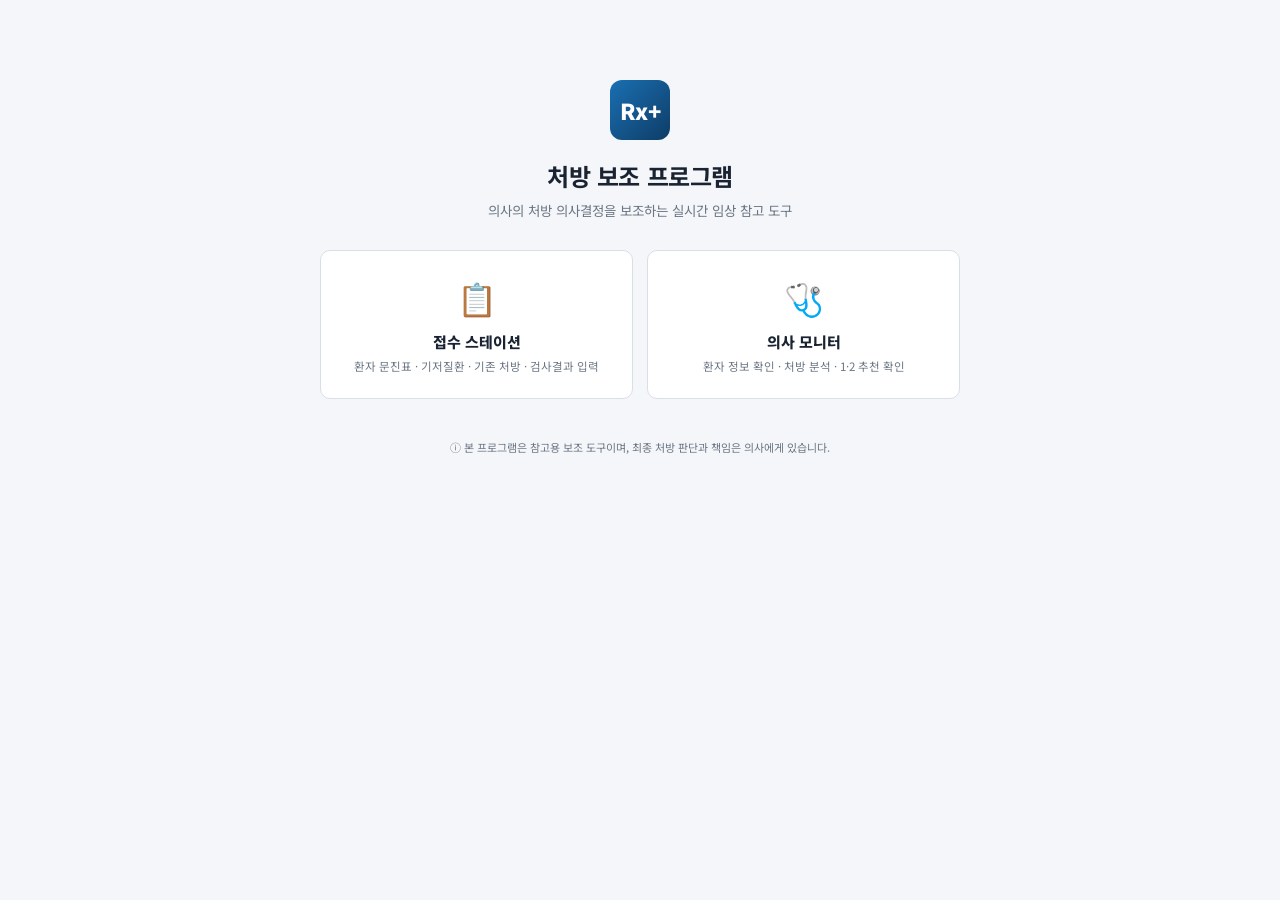
==== static/index.html @ f2d21e2e "feat: 정신과의원 처방 보조 UI · 표준 출력 템플릿 + Risperidone 안전망 * 표준 출력 템플릿 — core/recommendation_set/gdmt_steps/" ====
<!doctype html>
<html lang="ko">
<head>
<meta charset="utf-8" />
<meta name="viewport" content="width=device-width, initial-scale=1" />
<title>처방 보조 프로그램</title>
<link rel="preconnect" href="https://fonts.googleapis.com" />
<link rel="preconnect" href="https://fonts.gstatic.com" crossorigin />
<link rel="stylesheet" href="https://fonts.googleapis.com/css2?family=Noto+Sans+KR:wght@400;500;600;700;800;900&family=JetBrains+Mono:wght@400;600&display=swap" />
<link rel="stylesheet" href="style.css" />
<style>
  .landing {
    max-width: 680px; margin: 80px auto; padding: 0 20px;
    text-align: center;
  }
  .landing .logo-big {
    width: 60px; height: 60px; margin: 0 auto 18px;
    border-radius: 12px;
    background: linear-gradient(135deg, var(--blue-600), var(--blue-900));
    color: #fff; display: flex; align-items: center; justify-content: center;
    font-weight: 900; font-size: 22px;
  }
  .landing h1 { margin: 0 0 6px; font-size: 24px; letter-spacing: -0.02em; }
  .landing .sub { color: var(--text-muted); font-size: 13.5px; margin-bottom: 30px; }
  .landing .choice {
    display: grid; grid-template-columns: 1fr 1fr; gap: 14px;
  }
  .landing a.tile {
    display: block; text-decoration: none; color: inherit;
    padding: 22px 18px;
    background: var(--surface);
    border: 1px solid var(--border); border-radius: 10px;
    transition: all 0.15s;
  }
  .landing a.tile:hover {
    border-color: var(--blue-600);
    box-shadow: 0 4px 18px rgba(26, 111, 179, 0.15);
    transform: translateY(-2px);
  }
  .landing .tile .icon { font-size: 32px; margin-bottom: 10px; }
  .landing .tile .name { font-size: 15px; font-weight: 800; margin-bottom: 4px; }
  .landing .tile .desc { font-size: 11.5px; color: var(--text-muted); line-height: 1.55; }
  .landing .footer { margin-top: 40px; font-size: 11px; color: var(--text-muted); }
  @media (max-width: 520px) {
    .landing .choice { grid-template-columns: 1fr; }
    .landing { margin: 40px auto; }
  }
</style>
</head>
<body>
<div class="landing">
  <div class="logo-big">Rx+</div>
  <h1>처방 보조 프로그램</h1>
  <div class="sub">의사의 처방 의사결정을 보조하는 실시간 임상 참고 도구</div>
  <div class="choice">
    <a class="tile" href="접수.html">
      <div class="icon">📋</div>
      <div class="name">접수 스테이션</div>
      <div class="desc">환자 문진표 · 기저질환 · 기존 처방 · 검사결과 입력</div>
    </a>
    <a class="tile" href="의사.html">
      <div class="icon">🩺</div>
      <div class="name">의사 모니터</div>
      <div class="desc">환자 정보 확인 · 처방 분석 · 1·2 추천 확인</div>
    </a>
  </div>
  <div class="footer">ⓘ 본 프로그램은 참고용 보조 도구이며, 최종 처방 판단과 책임은 의사에게 있습니다.</div>
</div>
</body>
</html>
---- static/style.css ----
:root {
  --bg: #f4f6f9;
  --surface: #ffffff;
  --surface-2: #f8fafc;
  --border: #d9dfe7;
  --border-soft: #e5eaf0;
  --divider: #eef1f5;
  --text: #1a2332;
  --text-dim: #3b4656;
  --text-muted: #6b7684;

  --blue-50: #e8f1fa;
  --blue-200: #b8d3ed;
  --blue-600: #1a6fb3;
  --blue-700: #155a93;
  --blue-900: #0e3d66;

  --red: #c43e3e;
  --red-bg: #fdecec;
  --orange: #d97b2b;
  --orange-bg: #fdf0e1;
  --yellow: #c89712;
  --yellow-bg: #fcf5dc;
  --green: #2a8557;
  --green-bg: #e6f4ec;
}

* { box-sizing: border-box; }
html, body {
  margin: 0; padding: 0;
  font-family: "Noto Sans KR", -apple-system, BlinkMacSystemFont, sans-serif;
  background: var(--bg); color: var(--text);
  font-size: 13px; line-height: 1.5;
  -webkit-font-smoothing: antialiased;
  -webkit-text-size-adjust: 100%;
}
/* iOS 입력 줌 방지 — 16px 이상 */
@media (max-width: 640px) {
  .input, select.input, textarea.input { font-size: 16px !important; }
  body { font-size: 14px; }
  .appbar { padding: 10px 12px; gap: 8px; }
  .appbar h1 { font-size: 14px; }
  .appbar .sub { display: none; }
}
.mono { font-family: "JetBrains Mono", "SF Mono", Menlo, monospace; }

/* ===== App bar ===== */
.appbar {
  display: flex; align-items: center; gap: 12px;
  padding: 10px 16px;
  background: var(--surface);
  border-bottom: 1px solid var(--border);
  position: sticky; top: 0; z-index: 10;
}
.appbar .logo {
  width: 32px; height: 32px; border-radius: 6px;
  background: linear-gradient(135deg, var(--blue-600), var(--blue-900));
  color: #fff; display: flex; align-items: center; justify-content: center;
  font-weight: 900; font-size: 13px;
}
.appbar h1 { margin: 0; font-size: 14px; font-weight: 800; letter-spacing: -0.01em; }
.appbar .sub { font-size: 11px; color: var(--text-muted); }
.appbar .spacer { flex: 1; }
.appbar .link {
  font-size: 12px; color: var(--blue-700); text-decoration: none;
  padding: 6px 10px; border-radius: 5px;
}
.appbar .link:hover { background: var(--blue-50); }

/* ===== Card ===== */
.card {
  background: var(--surface);
  border: 1px solid var(--border);
  border-radius: 8px;
  overflow: hidden;
}
.card-head {
  display: flex; align-items: center; gap: 6px;
  padding: 9px 12px;
  background: var(--surface-2);
  border-bottom: 1px solid var(--border);
  font-size: 12.5px; font-weight: 700; color: var(--text);
  min-width: 0;
}
.card-head > span:first-child { white-space: nowrap; flex-shrink: 0; }
.card-head .sub {
  font-weight: 400; color: var(--text-muted); font-size: 11px;
  min-width: 0; overflow: hidden; text-overflow: ellipsis; white-space: nowrap;
}
.card-body { padding: 12px; }
.col { display: flex; flex-direction: column; }
.grid-3 { display: grid; grid-template-columns: 1fr 1fr 1fr; }
@media (max-width: 600px) { .grid-3 { grid-template-columns: 1fr 1fr; } }

/* ===== Form ===== */
.field {
  display: flex; flex-direction: column; gap: 3px;
  font-size: 11px; color: var(--text-muted); font-weight: 600;
}
.input, select.input, textarea.input {
  width: 100%;
  font: inherit; font-size: 12.5px; color: var(--text);
  background: #fff;
  border: 1px solid var(--border);
  border-radius: 5px;
  padding: 7px 9px;
}
.input:focus, textarea.input:focus, select.input:focus {
  outline: none; border-color: var(--blue-600);
  box-shadow: 0 0 0 2px rgba(26, 111, 179, 0.15);
}
textarea.input { resize: vertical; font-family: inherit; }

/* ===== Buttons ===== */
.btn {
  font: inherit; font-size: 12.5px; font-weight: 600;
  padding: 7px 14px; border-radius: 5px;
  border: 1px solid var(--border);
  background: #fff; color: var(--text);
  cursor: pointer;
}
.btn:hover { background: var(--surface-2); }
.btn.primary {
  background: var(--blue-600); color: #fff; border-color: var(--blue-600);
}
.btn.primary:hover { background: var(--blue-700); }
.btn.ghost { background: transparent; }
.btn.danger {
  background: #fff; color: var(--red); border-color: #f0bebe;
}
.btn.danger:hover { background: var(--red-bg); }

/* ===== Chips ===== */
.chip {
  display: inline-flex; align-items: center; gap: 4px;
  padding: 4px 10px; border-radius: 14px;
  font-size: 11.5px; font-weight: 600;
  background: var(--blue-50); color: var(--blue-700);
  border: 1px solid var(--blue-200);
  cursor: pointer; user-select: none;
}
.chip.off { background: #fff; color: var(--text-muted); border-color: var(--border); font-weight: 500; }
.chip.custom { background: #fef3e8; color: var(--orange); border-color: #f3c898; }

/* ===== Severity badges ===== */
.sev-badge {
  display: inline-block; padding: 2px 7px;
  border-radius: 3px;
  font-size: 10.5px; font-weight: 700;
  color: #fff; text-align: center;
  white-space: nowrap;
}
.sev-badge.big { padding: 3px 8px; font-size: 11px; min-width: 46px; }
.sev-badge.sev-critical { background: var(--red); }
.sev-badge.sev-high { background: var(--orange); }
.sev-badge.sev-warn { background: var(--yellow); }
.sev-badge.sev-ok { background: var(--green); }

/* ===== Disclaimer ===== */
.disclaimer {
  font-size: 10.5px; color: var(--text-muted);
  background: var(--surface-2);
  padding: 7px 10px; border-radius: 5px;
  border: 1px dashed var(--border);
}

.empty {
  padding: 28px 14px; text-align: center;
  color: var(--text-muted); font-size: 12px;
}
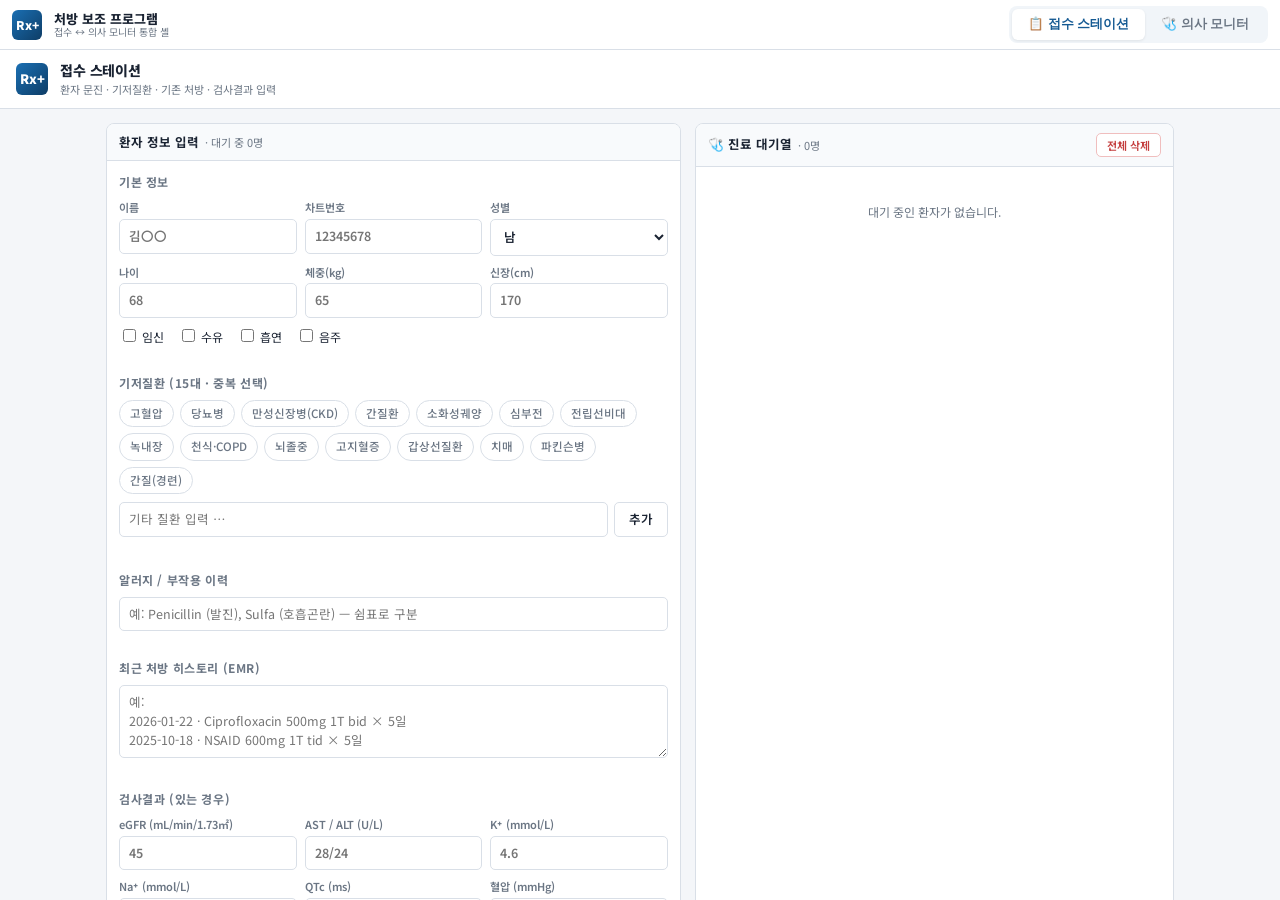
==== commit 35122300: "feat: Railway 배포 준비 + 통합 셸 UI * Procfile — alembic upgrade head 후 uvicorn 자동 시작 * runtime.txt — Pyth" ====
--- a/static/index.html
+++ b/static/index.html
@@ -4,67 +4,117 @@
 <meta charset="utf-8" />
 <meta name="viewport" content="width=device-width, initial-scale=1" />
 <title>처방 보조 프로그램</title>
+<link rel="icon" href="data:image/svg+xml,<svg xmlns='http://www.w3.org/2000/svg' viewBox='0 0 100 100'><text y='.9em' font-size='90'>💊</text></svg>" />
 <link rel="preconnect" href="https://fonts.googleapis.com" />
 <link rel="preconnect" href="https://fonts.gstatic.com" crossorigin />
 <link rel="stylesheet" href="https://fonts.googleapis.com/css2?family=Noto+Sans+KR:wght@400;500;600;700;800;900&family=JetBrains+Mono:wght@400;600&display=swap" />
 <link rel="stylesheet" href="style.css" />
 <style>
-  .landing {
-    max-width: 680px; margin: 80px auto; padding: 0 20px;
-    text-align: center;
+  html, body { height: 100%; margin: 0; }
+  body { display: flex; flex-direction: column; background: var(--bg, #f5f7fa); }
+
+  .shell-bar {
+    display: flex; align-items: center; gap: 12px;
+    padding: 6px 12px; background: var(--surface, #fff);
+    border-bottom: 1px solid var(--border, #e5e7eb);
+    flex-shrink: 0;
   }
-  .landing .logo-big {
-    width: 60px; height: 60px; margin: 0 auto 18px;
-    border-radius: 12px;
-    background: linear-gradient(135deg, var(--blue-600), var(--blue-900));
+  .shell-bar .logo {
+    width: 30px; height: 30px; border-radius: 6px;
+    background: linear-gradient(135deg, var(--blue-600), var(--blue-900, #1e40af));
     color: #fff; display: flex; align-items: center; justify-content: center;
-    font-weight: 900; font-size: 22px;
+    font-weight: 900; font-size: 12px;
   }
-  .landing h1 { margin: 0 0 6px; font-size: 24px; letter-spacing: -0.02em; }
-  .landing .sub { color: var(--text-muted); font-size: 13.5px; margin-bottom: 30px; }
-  .landing .choice {
-    display: grid; grid-template-columns: 1fr 1fr; gap: 14px;
+  .shell-bar .title-block { display: flex; flex-direction: column; line-height: 1.1; }
+  .shell-bar .title-block .t { font-size: 13px; font-weight: 800; color: var(--text); }
+  .shell-bar .title-block .s { font-size: 10px; color: var(--text-muted); }
+
+  .tab-switch {
+    margin-left: auto;
+    display: inline-flex; padding: 3px;
+    background: #f1f5f9; border-radius: 8px;
   }
-  .landing a.tile {
-    display: block; text-decoration: none; color: inherit;
-    padding: 22px 18px;
-    background: var(--surface);
-    border: 1px solid var(--border); border-radius: 10px;
-    transition: all 0.15s;
+  .tab-switch button {
+    padding: 7px 16px; font-size: 12.5px; font-weight: 700;
+    background: transparent; color: var(--text-muted);
+    border: none; border-radius: 6px; cursor: pointer;
+    transition: all 0.12s; display: inline-flex; align-items: center; gap: 5px;
   }
-  .landing a.tile:hover {
-    border-color: var(--blue-600);
-    box-shadow: 0 4px 18px rgba(26, 111, 179, 0.15);
-    transform: translateY(-2px);
+  .tab-switch button:hover { color: var(--text); }
+  .tab-switch button.active {
+    background: #fff; color: var(--blue-700, #1e40af);
+    box-shadow: 0 1px 3px rgba(0,0,0,0.08);
   }
-  .landing .tile .icon { font-size: 32px; margin-bottom: 10px; }
-  .landing .tile .name { font-size: 15px; font-weight: 800; margin-bottom: 4px; }
-  .landing .tile .desc { font-size: 11.5px; color: var(--text-muted); line-height: 1.55; }
-  .landing .footer { margin-top: 40px; font-size: 11px; color: var(--text-muted); }
+
+  .frame-host { flex: 1; position: relative; overflow: hidden; }
+  .frame-host iframe {
+    position: absolute; inset: 0; width: 100%; height: 100%;
+    border: none; background: var(--bg, #f5f7fa);
+  }
+  .frame-host iframe.hidden { visibility: hidden; pointer-events: none; }
+
+  /* 작은 화면에서는 풀 너비 탭 */
   @media (max-width: 520px) {
-    .landing .choice { grid-template-columns: 1fr; }
-    .landing { margin: 40px auto; }
+    .shell-bar { padding: 6px 8px; gap: 8px; }
+    .shell-bar .title-block .s { display: none; }
+    .tab-switch button { padding: 6px 10px; font-size: 11.5px; }
   }
 </style>
 </head>
 <body>
-<div class="landing">
-  <div class="logo-big">Rx+</div>
-  <h1>처방 보조 프로그램</h1>
-  <div class="sub">의사의 처방 의사결정을 보조하는 실시간 임상 참고 도구</div>
-  <div class="choice">
-    <a class="tile" href="접수.html">
-      <div class="icon">📋</div>
-      <div class="name">접수 스테이션</div>
-      <div class="desc">환자 문진표 · 기저질환 · 기존 처방 · 검사결과 입력</div>
-    </a>
-    <a class="tile" href="의사.html">
-      <div class="icon">🩺</div>
-      <div class="name">의사 모니터</div>
-      <div class="desc">환자 정보 확인 · 처방 분석 · 1·2 추천 확인</div>
-    </a>
+
+<header class="shell-bar">
+  <div class="logo">Rx+</div>
+  <div class="title-block">
+    <span class="t">처방 보조 프로그램</span>
+    <span class="s">접수 ↔ 의사 모니터 통합 셸</span>
   </div>
-  <div class="footer">ⓘ 본 프로그램은 참고용 보조 도구이며, 최종 처방 판단과 책임은 의사에게 있습니다.</div>
-</div>
+  <div class="tab-switch" role="tablist">
+    <button id="tabReception" class="active" role="tab" aria-selected="true">📋 접수 스테이션</button>
+    <button id="tabDoctor" role="tab" aria-selected="false">🩺 의사 모니터</button>
+  </div>
+</header>
+
+<main class="frame-host">
+  <iframe id="frameReception" src="접수.html" title="접수 스테이션"></iframe>
+  <iframe id="frameDoctor"   src="의사.html"   title="의사 모니터" class="hidden"></iframe>
+</main>
+
+<script>
+(function() {
+  const btnR  = document.getElementById("tabReception");
+  const btnD  = document.getElementById("tabDoctor");
+  const frR   = document.getElementById("frameReception");
+  const frD   = document.getElementById("frameDoctor");
+  const KEY   = "rxassist:lastTab";
+
+  function setTab(name) {
+    const isDoc = (name === "doctor");
+    btnD.classList.toggle("active", isDoc);
+    btnR.classList.toggle("active", !isDoc);
+    btnD.setAttribute("aria-selected", isDoc);
+    btnR.setAttribute("aria-selected", !isDoc);
+    frD.classList.toggle("hidden", !isDoc);
+    frR.classList.toggle("hidden",  isDoc);
+    try { localStorage.setItem(KEY, name); } catch {}
+  }
+
+  btnR.addEventListener("click", () => setTab("reception"));
+  btnD.addEventListener("click", () => setTab("doctor"));
+
+  // 키보드 단축키: Alt+1 = 접수, Alt+2 = 의사
+  window.addEventListener("keydown", (e) => {
+    if (!e.altKey) return;
+    if (e.key === "1") { e.preventDefault(); setTab("reception"); }
+    else if (e.key === "2") { e.preventDefault(); setTab("doctor"); }
+  });
+
+  // 마지막 선택 탭 복원
+  try {
+    const last = localStorage.getItem(KEY);
+    if (last === "doctor") setTab("doctor");
+  } catch {}
+})();
+</script>
 </body>
 </html>
